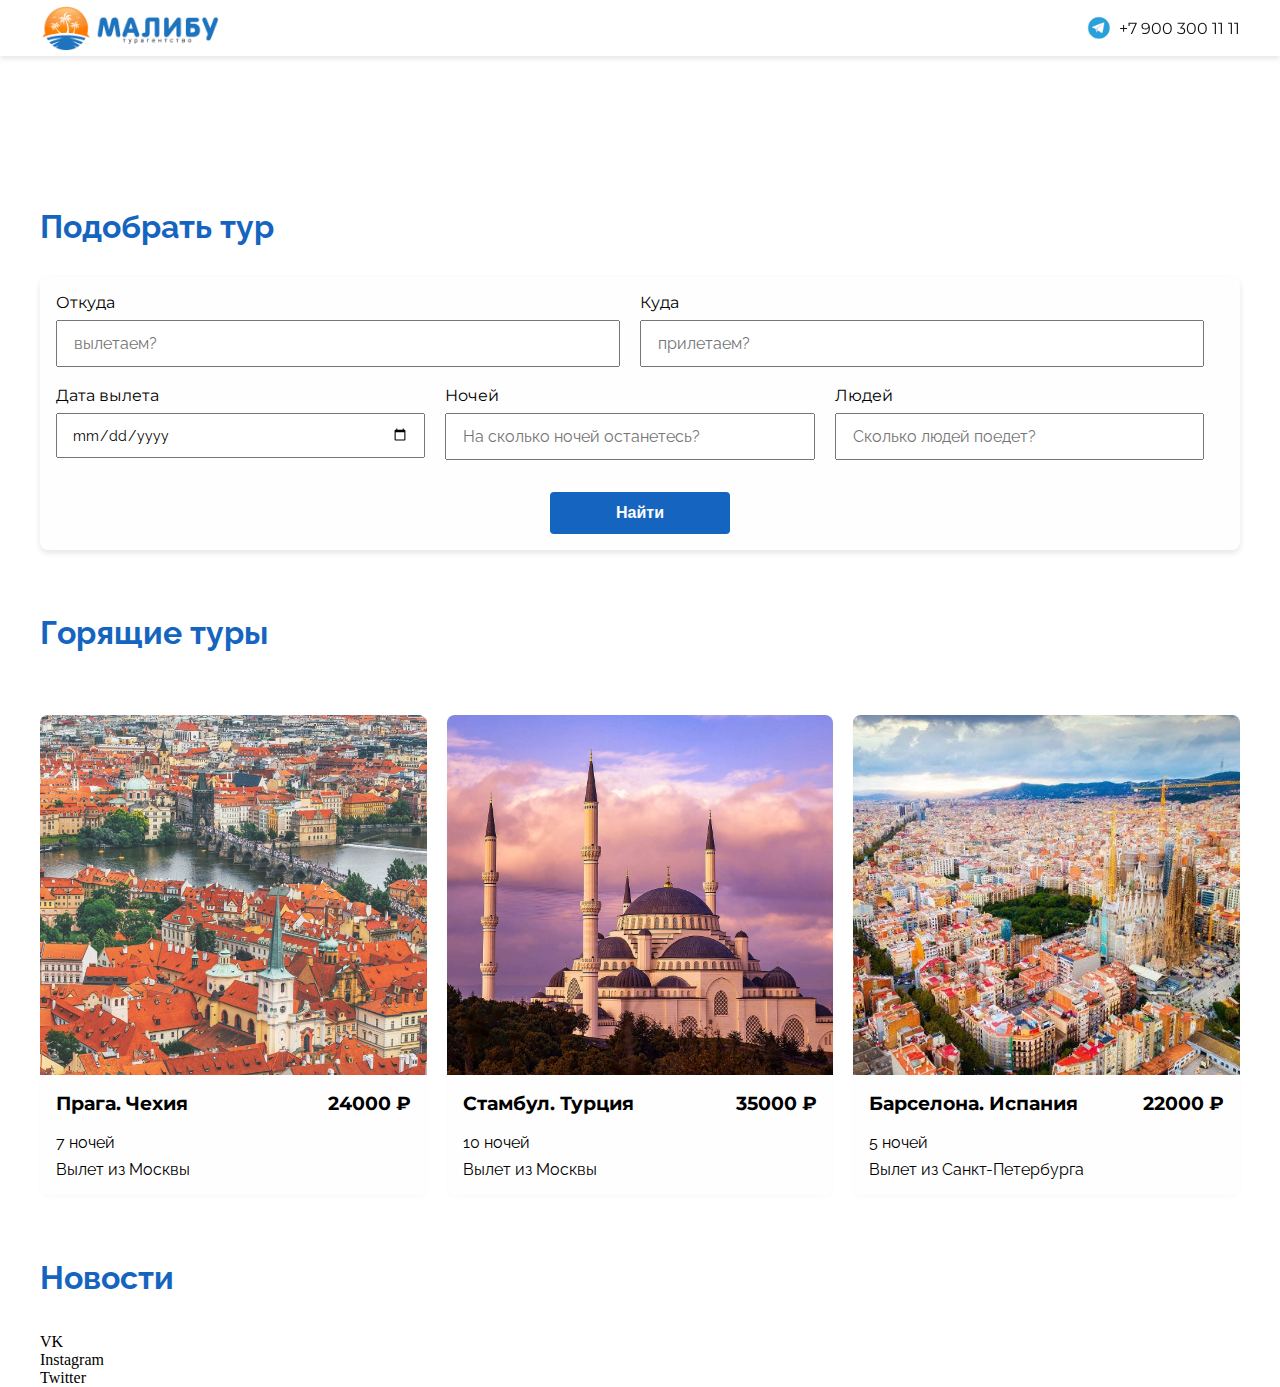
==== index.html @ c61ee5df "init" ====
<!DOCTYPE html>
<html lang="ru">
<head>
    <meta charset="UTF-8">
    <meta http-equiv="X-UA-Compatible" content="IE=edge">
    <meta name="viewport" content="width=device-width, initial-scale=1.0">
    <link rel="stylesheet" href="styles.css">
    <title>Malibu</title>
</head>
<body>
    <div class="page">
        <header class="header">
            <div class="container header__container">
                <div class="logo__container">
                    <a href="/" class="logo__link">
                        <img src="./images/logo.png" alt="Логотип Малибу">
                    </a>
                </div>
                <nav class="navigation">
                    <div class="navigation__contacts">
                        
                        <a href="tg:+79003001111" class="contacts__link">
                            <span class="contacts__icon icon icon--telegram"></span>
                            <span class="contacts__link-text">
                                +7 900 300 11 11
                            </span>
                        </a>
                    </div>
                </nav>
            </div>
        </header>
        <main class="content">
            <div class="menu__wrapper">
                <aside class="menu">
                    <div class="menu__container">
                        <ul class="menu__list">
                            <li class="menu__item"><a href="" class="menu__link">Горящие туры</a></li>
                            <li class="menu__item"><a href="" class="menu__link">Отзывы</a></li>
                            <li class="menu__item"><a href="" class="menu__link">Новости</a></li>
                            <li class="menu__item"><a href="" class="menu__link">Услуги</a></li>
                            <li class="menu__item"><a href="" class="menu__link">Контакты</a></li>
                        </ul>
                    </div>
                </aside>
            </div>
            <div class="container">
                <section class="banner__container">
                    <div class="banner"></div>
                </section>
                <section class="tour">
                    <h2 class="tour__heading heading--2">Подобрать тур</h2>
                    <div class="tour__container">
                        <form class="form tour__form">
                            <div class="row">
                                <div class="row__cell row__cell--half">
                                    <label class="form__label">
                                        <span class="form__input-label">Откуда</span>
                                        <input type="text" class="form__input" name="from" placeholder="вылетаем?">
                                        <small class="form__input-message"></small>
                                    </label>
                                </div>
                                <div class="row__cell row__cell--half">
                                    <label class="form__label row__cell--half">
                                        <span class="form__input-label">Куда</span>
                                        <input type="text" class="form__input" name="to" placeholder="прилетаем?">
                                        <small class="form__input-message"></small>
                                    </label>
                                </div>
                            </div>
                            <div class="row">
                                <div class="row__cell row__cell-third">
                                    <label class="form__label ">
                                        <span class="form__input-label">Дата вылета</span>
                                        <input type="date" name="date" class="form__input">
                                        <small class="form__input-message"></small>
                                    </label>
                                </div>
                                <div class="row__cell row__cell-third">
                                    <label class="form__label ">
                                        <span class="form__input-label">Ночей</span>
                                        <input type="number" name="nights" class="form__input" placeholder="На сколько ночей останетесь?">
                                        <small class="form__input-message"></small>
                                    </label>
                                </div>
                                <div class="row__cell row__cell-third">
                                    <label class="form__label ">
                                        <span class="form__input-label">Людей</span>
                                        <input type="number" name="persons" class="form__input" placeholder="Сколько людей поедет?">
                                        <small class="form__input-message"></small>
                                    </label>
                                </div>
                            </div>
                            <div class="tour__form-sumbit-container row__cell--fill">
                                <button class="button button--primary tour__submit" type="submit">Найти</button>
                            </div>        
                        </form>
                    </div>
                </section>
                <section class="hot-tours">
                    <div class="hot-tours__container">
                        <h2 class="heading--2 hot-tours__heading">Горящие туры</h2>
                        <ul class="hot-tours__list">
                            <article class="hot-tour">
                                <img src="images/hottours/prague.jpg" alt="Прага. Чехия. 7 ночей. 24000 рублей. Вылет из Москвы" class="hot-tour__image">
                                <div class="hot-tour__description">
                                    <h3 class="hot-tour__title">Прага. Чехия</h3>
                                    <small class="hot-tour__text hot-tour__days">7 ночей</small>
                                    <small class="hot-tour__text hot-tour__price">24000</small>
                                    <small class="hot-tour__text hot-tour__from">Вылет из Москвы</small>
                                </div>
                            </article>
                            <article class="hot-tour">
                                <img src="images/hottours/stambul.jpg" alt="Стамбул. Турция. 10 ночей. 35000 рублей. Вылет из Москвы." class="hot-tour__image">
                                <div class="hot-tour__description">
                                    <h3 class="hot-tour__title">Стамбул. Турция</h3>
                                    <small class="hot-tour__text hot-tour__days">10 ночей</small>
                                    <small class="hot-tour__text hot-tour__price">35000</small>
                                    <small class="hot-tour__text hot-tour__from">Вылет из Москвы</small>
                                </div>
                            </article>
                            <article class="hot-tour">
                                <img src="images/hottours/barselona.jpg" alt="Барселона. Испания. 5 ночей. 22000 рублей. Вылет из Санкт-Петербурга." class="hot-tour__image">
                                <div class="hot-tour__description">
                                    <h3 class="hot-tour__title">Барселона. Испания</h3>
                                    <small class="hot-tour__text hot-tour__days">5 ночей</small>
                                    <small class="hot-tour__text hot-tour__price">22000</small>
                                    <small class="hot-tour__text hot-tour__from">Вылет из Санкт-Петербурга</small>
                                </div>
                            </article>
                        </ul>
                        <!-- <article class="hot-tour">
                            <img src="" alt="" class="hot-tour__image">
                            <h3 class="hot-tour__title">Сити-тур в Будапешт. Венгрия</h3>
                            <small class="hot-tour__days">3 ночи</small>
                            <small class="hot-tour__price">15000 рублей</small>
                            <small class="hor-tour__from">Вылет из Москвы</small>
                        </article> -->
                    </div>
                </section>
                <section class="news">
                    <div class="news__container">
                        <h2 class="heading--2">Новости</h2>
                        <article class="news__item">
                            <img src="" alt="" class="news__image">
                            <div class="news__title-container">
                                <h3 class="news__title"></h3>
                            </div>
                        </article>
                    </div>
                </section>
            </div>
        </main>
        <footer class="footer">
            <div class="container">
                <section class="footer__contacts">
    
                </section>
                <section class="footer__socials">
                    <div class="social-link">VK</div>
                    <div class="social-link">Instagram</div>
                    <div class="social-link">Twitter</div>
                </section>
            </div>
        </footer>
    </div>
</body>
</html>
---- styles.css ----
@import url("https://fonts.googleapis.com/css2?family=Montserrat:wght@400;700&family=Raleway:wght@400;700&display=swap");
@import url("./logo.css");
@import url("./header.css");
@import url("./footer.css");
@import url("./menu.css");
@import url("./icon.css");
@import url("./contacts.css");
@import url("./heading.css");
@import url("./form.css");
@import url("./tour.css");
@import url("./hottours.css");
@import url("./button.css");
@import url("./grid.css");

:root {
  --clr-primary-fg: #111;
  --clr-secondary-fg: #1565c0;
  --clr-theme-fg: #1565c0;
  --clr-primary-bg: #1565c0;

  --brd-small: 4px;
  --brd-large: 8px;

  --ffp: "Montserrat", sans-serif;
  --ffs: "Raleway", sans-serif;

  --uni-shadow: 0 3px 6px rgba(0, 0, 0, 0.06), 0 3px 6px rgba(0, 0, 0, 0.05);
}

body {
  margin: 0;
  padding: 0;
}

input[type="date"] {
  font-size: 0.9em;
}

/* Chrome, Safari, Edge, Opera */
input::-webkit-outer-spin-button,
input::-webkit-inner-spin-button {
  -webkit-appearance: none;
  margin: 0;
}

/* Firefox */
input[type="number"] {
  -moz-appearance: textfield;
}

.page {
  display: flex;
  flex-direction: column;
  min-height: 100vh;
}

.container {
  margin: 0 10px;
}

.content {
  flex-grow: 1;
  padding-top: 80px;
  position: relative;
}

@media screen and (min-width: 768px) {
  .container {
    margin: 0 20px;
  }
}

@media screen and (min-width: 1280px) {
  .container {
    margin: 0 auto;
    max-width: 1200px;
  }
}
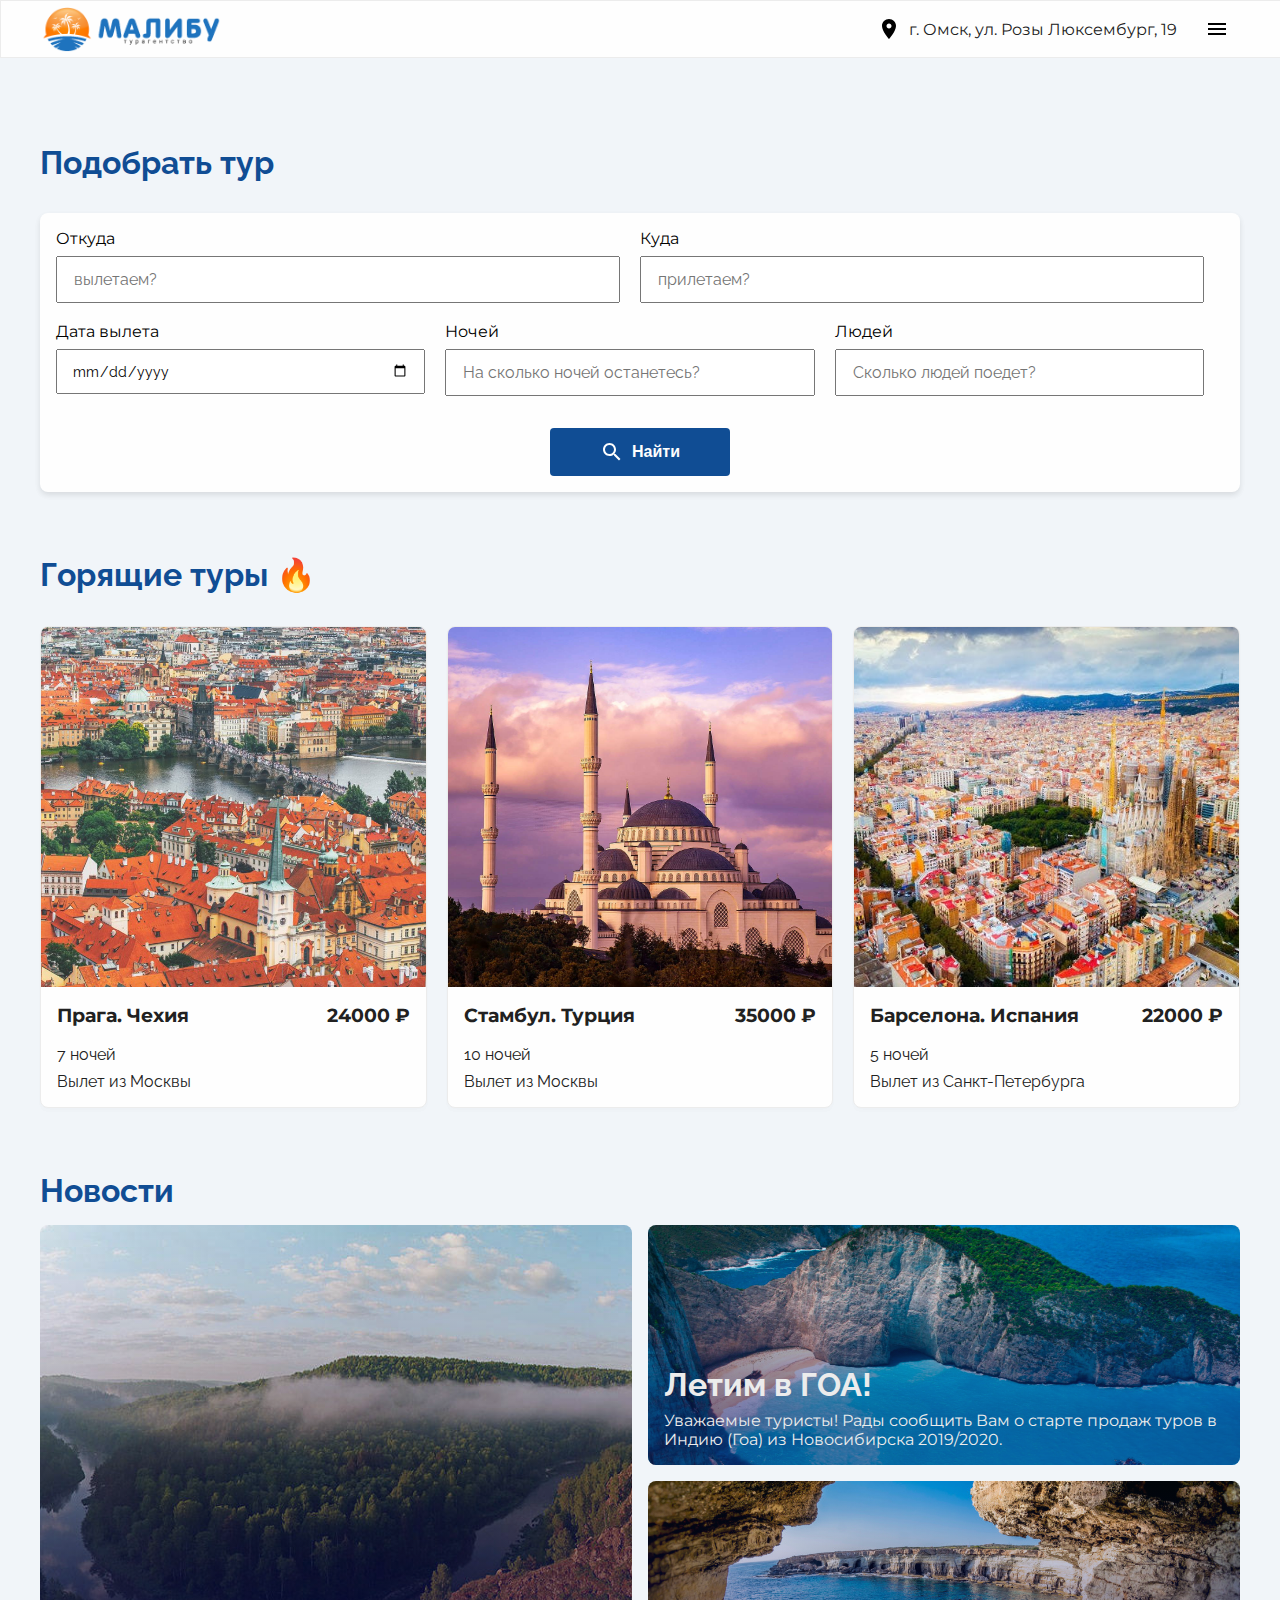
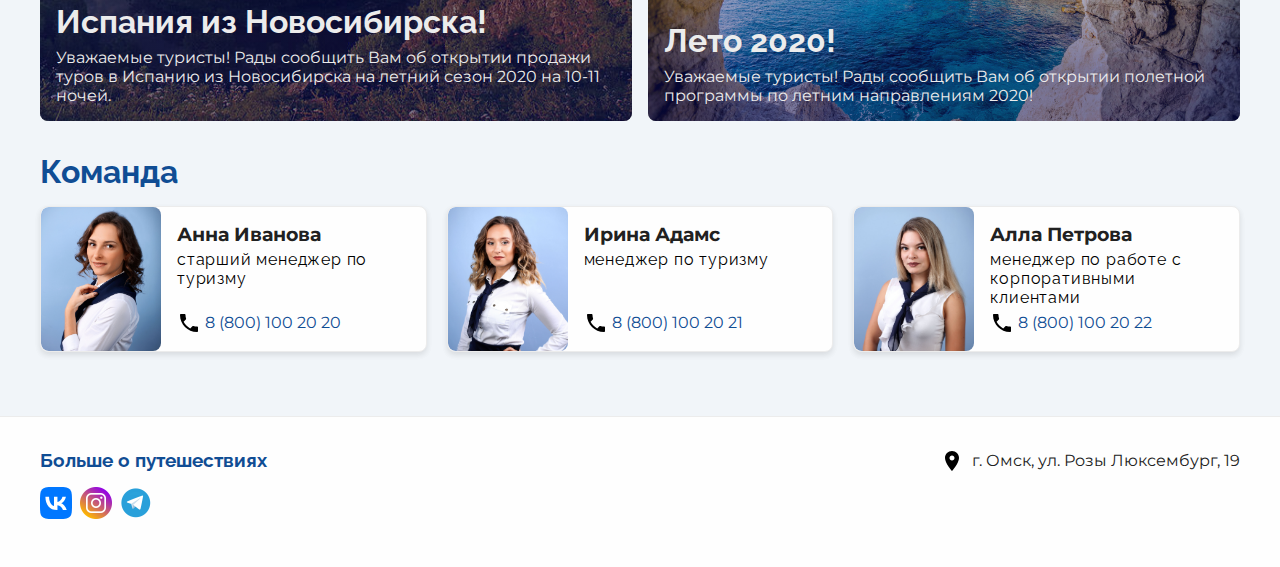
==== commit b6f0da11: "a lot of stuff" ====
--- a/index.html
+++ b/index.html
@@ -1,167 +1,273 @@
 <!DOCTYPE html>
 <html lang="ru">
+
 <head>
-    <meta charset="UTF-8">
-    <meta http-equiv="X-UA-Compatible" content="IE=edge">
-    <meta name="viewport" content="width=device-width, initial-scale=1.0">
-    <link rel="stylesheet" href="styles.css">
-    <title>Malibu</title>
+  <meta charset="UTF-8">
+  <meta http-equiv="X-UA-Compatible" content="IE=edge">
+  <meta name="viewport" content="width=device-width, initial-scale=1.0">
+  <link rel="stylesheet" href="./styles/styles.css">
+  <script defer src="./app.js"></script>
+  <title>Турагенство Malibu</title>
 </head>
+
 <body>
-    <div class="page">
-        <header class="header">
-            <div class="container header__container">
-                <div class="logo__container">
-                    <a href="/" class="logo__link">
-                        <img src="./images/logo.png" alt="Логотип Малибу">
-                    </a>
-                </div>
-                <nav class="navigation">
-                    <div class="navigation__contacts">
-                        
-                        <a href="tg:+79003001111" class="contacts__link">
-                            <span class="contacts__icon icon icon--telegram"></span>
-                            <span class="contacts__link-text">
-                                +7 900 300 11 11
-                            </span>
-                        </a>
-                    </div>
-                </nav>
-            </div>
-        </header>
-        <main class="content">
-            <div class="menu__wrapper">
-                <aside class="menu">
-                    <div class="menu__container">
-                        <ul class="menu__list">
-                            <li class="menu__item"><a href="" class="menu__link">Горящие туры</a></li>
-                            <li class="menu__item"><a href="" class="menu__link">Отзывы</a></li>
-                            <li class="menu__item"><a href="" class="menu__link">Новости</a></li>
-                            <li class="menu__item"><a href="" class="menu__link">Услуги</a></li>
-                            <li class="menu__item"><a href="" class="menu__link">Контакты</a></li>
-                        </ul>
-                    </div>
-                </aside>
-            </div>
-            <div class="container">
-                <section class="banner__container">
-                    <div class="banner"></div>
-                </section>
-                <section class="tour">
-                    <h2 class="tour__heading heading--2">Подобрать тур</h2>
-                    <div class="tour__container">
-                        <form class="form tour__form">
-                            <div class="row">
-                                <div class="row__cell row__cell--half">
-                                    <label class="form__label">
-                                        <span class="form__input-label">Откуда</span>
-                                        <input type="text" class="form__input" name="from" placeholder="вылетаем?">
-                                        <small class="form__input-message"></small>
-                                    </label>
-                                </div>
-                                <div class="row__cell row__cell--half">
-                                    <label class="form__label row__cell--half">
-                                        <span class="form__input-label">Куда</span>
-                                        <input type="text" class="form__input" name="to" placeholder="прилетаем?">
-                                        <small class="form__input-message"></small>
-                                    </label>
-                                </div>
-                            </div>
-                            <div class="row">
-                                <div class="row__cell row__cell-third">
-                                    <label class="form__label ">
-                                        <span class="form__input-label">Дата вылета</span>
-                                        <input type="date" name="date" class="form__input">
-                                        <small class="form__input-message"></small>
-                                    </label>
-                                </div>
-                                <div class="row__cell row__cell-third">
-                                    <label class="form__label ">
-                                        <span class="form__input-label">Ночей</span>
-                                        <input type="number" name="nights" class="form__input" placeholder="На сколько ночей останетесь?">
-                                        <small class="form__input-message"></small>
-                                    </label>
-                                </div>
-                                <div class="row__cell row__cell-third">
-                                    <label class="form__label ">
-                                        <span class="form__input-label">Людей</span>
-                                        <input type="number" name="persons" class="form__input" placeholder="Сколько людей поедет?">
-                                        <small class="form__input-message"></small>
-                                    </label>
-                                </div>
-                            </div>
-                            <div class="tour__form-sumbit-container row__cell--fill">
-                                <button class="button button--primary tour__submit" type="submit">Найти</button>
-                            </div>        
-                        </form>
-                    </div>
-                </section>
-                <section class="hot-tours">
-                    <div class="hot-tours__container">
-                        <h2 class="heading--2 hot-tours__heading">Горящие туры</h2>
-                        <ul class="hot-tours__list">
-                            <article class="hot-tour">
-                                <img src="images/hottours/prague.jpg" alt="Прага. Чехия. 7 ночей. 24000 рублей. Вылет из Москвы" class="hot-tour__image">
-                                <div class="hot-tour__description">
-                                    <h3 class="hot-tour__title">Прага. Чехия</h3>
-                                    <small class="hot-tour__text hot-tour__days">7 ночей</small>
-                                    <small class="hot-tour__text hot-tour__price">24000</small>
-                                    <small class="hot-tour__text hot-tour__from">Вылет из Москвы</small>
-                                </div>
-                            </article>
-                            <article class="hot-tour">
-                                <img src="images/hottours/stambul.jpg" alt="Стамбул. Турция. 10 ночей. 35000 рублей. Вылет из Москвы." class="hot-tour__image">
-                                <div class="hot-tour__description">
-                                    <h3 class="hot-tour__title">Стамбул. Турция</h3>
-                                    <small class="hot-tour__text hot-tour__days">10 ночей</small>
-                                    <small class="hot-tour__text hot-tour__price">35000</small>
-                                    <small class="hot-tour__text hot-tour__from">Вылет из Москвы</small>
-                                </div>
-                            </article>
-                            <article class="hot-tour">
-                                <img src="images/hottours/barselona.jpg" alt="Барселона. Испания. 5 ночей. 22000 рублей. Вылет из Санкт-Петербурга." class="hot-tour__image">
-                                <div class="hot-tour__description">
-                                    <h3 class="hot-tour__title">Барселона. Испания</h3>
-                                    <small class="hot-tour__text hot-tour__days">5 ночей</small>
-                                    <small class="hot-tour__text hot-tour__price">22000</small>
-                                    <small class="hot-tour__text hot-tour__from">Вылет из Санкт-Петербурга</small>
-                                </div>
-                            </article>
-                        </ul>
-                        <!-- <article class="hot-tour">
+  <div class="page">
+    <header class="header">
+      <div class="container header__container">
+        <div class="logo__container">
+          <a href="/" class="logo__link">
+            <img src="./images/logo.png" alt="Логотип Малибу">
+          </a>
+        </div>
+        <nav class="navigation">
+          <div class="navigation__contacts">
+            <a class="contacts__link">
+              <span class="contacts__icon icon icon--telegram"></span>
+              <address class="contacts__link-text">
+                г. Омск, ул. Розы Люксембург, 19
+              </address>
+            </a>
+          </div>
+          <button class="button button--icon-only menu__button" data-nav-menu-toggle>
+            <span class="icon icon--menu"></span>
+          </button>
+        </nav>
+        <div class="menu__wrapper" data-nav-menu-contaner>
+          <aside class="menu">
+            <div class="menu__container">
+              <ul class="menu__list">
+                <li class="menu__item"><a href="#hottours" class="menu__link">Горящие туры</a></li>
+                <li class="menu__item"><a href="" class="menu__link">Отзывы</a></li>
+                <li class="menu__item"><a href="#news" class="menu__link">Новости</a></li>
+                <li class="menu__item"><a href="" class="menu__link">Услуги</a></li>
+                <li class="menu__item"><a href="" class="menu__link">Контакты</a></li>
+              </ul>
+            </div>
+          </aside>
+        </div>
+      </div>
+    </header>
+    <main class="content">
+
+      <div class="container">
+        <section class="banner__container">
+          <div class="banner"></div>
+        </section>
+        <section class="tour">
+          <h2 class="tour__heading heading--2">Подобрать тур</h2>
+          <div class="tour__container">
+            <form class="form tour__form">
+              <div class="row">
+                <div class="row__cell row__cell--half">
+                  <label class="form__label">
+                    <span class="form__input-label">Откуда</span>
+                    <input type="text" class="form__input" name="from" placeholder="вылетаем?">
+                    <small class="form__input-message"></small>
+                  </label>
+                </div>
+                <div class="row__cell row__cell--half">
+                  <label class="form__label row__cell--half">
+                    <span class="form__input-label">Куда</span>
+                    <input type="text" class="form__input" name="to" placeholder="прилетаем?">
+                    <small class="form__input-message"></small>
+                  </label>
+                </div>
+              </div>
+              <div class="row">
+                <div class="row__cell row__cell-third">
+                  <label class="form__label ">
+                    <span class="form__input-label">Дата вылета</span>
+                    <input type="date" name="date" class="form__input">
+                    <small class="form__input-message"></small>
+                  </label>
+                </div>
+                <div class="row__cell row__cell-third">
+                  <label class="form__label ">
+                    <span class="form__input-label">Ночей</span>
+                    <input type="number" name="nights" class="form__input" placeholder="На сколько ночей останетесь?">
+                    <small class="form__input-message"></small>
+                  </label>
+                </div>
+                <div class="row__cell row__cell-third">
+                  <label class="form__label ">
+                    <span class="form__input-label">Людей</span>
+                    <input type="number" name="persons" class="form__input" placeholder="Сколько людей поедет?">
+                    <small class="form__input-message"></small>
+                  </label>
+                </div>
+              </div>
+              <div class="tour__form-sumbit-container row__cell--fill">
+                <button class="button button--primary tour__submit" type="submit">
+                  <span class="button__icon icon icon--search"></span>
+                  <span class="button__text">
+                    Найти
+                  </span>
+                </button>
+              </div>
+            </form>
+          </div>
+        </section>
+        <section class="hot-tours" id="hottours">
+          <div class="hot-tours__container">
+            <h2 class="heading--2 hot-tours__heading">Горящие туры 🔥</h2>
+
+            <ul class="hot-tours__list">
+              <article class="hot-tour">
+                <img src="images/hottours/prague.jpg" alt="Прага. Чехия. 7 ночей. 24000 рублей. Вылет из Москвы"
+                  class="hot-tour__image">
+                <div class="hot-tour__description">
+                  <h3 class="hot-tour__title">Прага. Чехия</h3>
+                  <small class="hot-tour__text hot-tour__days">7 ночей</small>
+                  <small class="hot-tour__text hot-tour__price">24000</small>
+                  <small class="hot-tour__text hot-tour__from">Вылет из Москвы</small>
+                </div>
+              </article>
+              <article class="hot-tour">
+                <img src="images/hottours/stambul.jpg" alt="Стамбул. Турция. 10 ночей. 35000 рублей. Вылет из Москвы."
+                  class="hot-tour__image">
+                <div class="hot-tour__description">
+                  <h3 class="hot-tour__title">Стамбул. Турция</h3>
+                  <small class="hot-tour__text hot-tour__days">10 ночей</small>
+                  <small class="hot-tour__text hot-tour__price">35000</small>
+                  <small class="hot-tour__text hot-tour__from">Вылет из Москвы</small>
+                </div>
+              </article>
+              <article class="hot-tour">
+                <img src="images/hottours/barselona.jpg"
+                  alt="Барселона. Испания. 5 ночей. 22000 рублей. Вылет из Санкт-Петербурга." class="hot-tour__image">
+                <div class="hot-tour__description">
+                  <h3 class="hot-tour__title">Барселона. Испания</h3>
+                  <small class="hot-tour__text hot-tour__days">5 ночей</small>
+                  <small class="hot-tour__text hot-tour__price">22000</small>
+                  <small class="hot-tour__text hot-tour__from">Вылет из Санкт-Петербурга</small>
+                </div>
+              </article>
+            </ul>
+            <!-- <article class="hot-tour">
                             <img src="" alt="" class="hot-tour__image">
                             <h3 class="hot-tour__title">Сити-тур в Будапешт. Венгрия</h3>
                             <small class="hot-tour__days">3 ночи</small>
                             <small class="hot-tour__price">15000 рублей</small>
                             <small class="hor-tour__from">Вылет из Москвы</small>
                         </article> -->
-                    </div>
-                </section>
-                <section class="news">
-                    <div class="news__container">
-                        <h2 class="heading--2">Новости</h2>
-                        <article class="news__item">
-                            <img src="" alt="" class="news__image">
-                            <div class="news__title-container">
-                                <h3 class="news__title"></h3>
-                            </div>
-                        </article>
-                    </div>
-                </section>
-            </div>
-        </main>
-        <footer class="footer">
-            <div class="container">
-                <section class="footer__contacts">
-    
-                </section>
-                <section class="footer__socials">
-                    <div class="social-link">VK</div>
-                    <div class="social-link">Instagram</div>
-                    <div class="social-link">Twitter</div>
-                </section>
-            </div>
-        </footer>
-    </div>
+          </div>
+        </section>
+        <section class="news" id="news">
+          <div class="news__container">
+            <h2 class="heading--2 news__heading">Новости</h2>
+            <a href="" class="news__link news__grid-item--large">
+              <article class="news__item">
+                <img src="./images/news/1371693955_rossiya_novosibirskaya_oblast.jpg"
+                  alt="Новосибирская область, Россия" class="news__image">
+                <div class="news__title-container">
+                  <h3 class="news__title">Испания из Новосибирска!</h3>
+                  <p class="news__text">Уважаемые туристы! Рады сообщить Вам об открытии продажи туров в Испанию из
+                    Новосибирска на летний сезон 2020 на 10-11 ночей.
+                  </p>
+                </div>
+              </article>
+            </a>
+            <a href="" class="news__link news__grid-item">
+              <article class="news__item">
+                <img src="./images/news/navagio-beach-gr.jpg" alt="Пляж" class="news__image">
+                <div class="news__title-container">
+                  <h3 class="news__title">Летим в ГОА!</h3>
+                  <p class="news__text">Уважаемые туристы! Рады сообщить Вам о старте продаж туров в Индию (Гоа) из
+                    Новосибирска 2019/2020.</p>
+                </div>
+              </article>
+            </a>
+            <a href="" class="news__link news__grid-item">
+              <article class="news__item">
+                <img src="./images/news/sea-caves-near-ayia-napa-cyprus.jpg" alt="Пещеры" class="news__image">
+                <div class="news__title-container">
+                  <h3 class="news__title">Лето 2020!
+                  </h3>
+                  <p class="news__text">Уважаемые туристы! Рады сообщить Вам об открытии полетной программы по летним
+                    направлениям 2020! </p>
+                </div>
+              </article>
+            </a>
+          </div>
+        </section>
+
+        <section class="team">
+          <h2 class="heading--2 team__title">Команда</h2>
+          <ul class="team__list">
+            <div class="team__item">
+              <img loading="lazy" src="./images/team/team-1.jpg"
+                alt="Фотография старшего менеджера по туризму Анны Ивановы" class="team__item-img">
+              <div class="team__item-data">
+                <h3 class="team__item-name">Анна Иванова</h3>
+                <span class="team__item-job">старший менеджер по туризму</span>
+                <a href="tel:+78001002020" class="team__item-phone">
+                  <span class="icon icon--phone team__item-phone-icon"></span>
+                  <span class="team__item-phone-number">8 (800) 100 20 20</span>
+                </a>
+              </div>
+            </div>
+            <div class="team__item">
+              <img loading="lazy" src="./images/team/team-2.jpg"
+                alt="Фотография старшего менеджера по туризму Анны Ивановы" class="team__item-img">
+              <div class="team__item-data">
+                <h3 class="team__item-name">Ирина Адамс</h3>
+                <span class="team__item-job">менеджер по туризму</span>
+                <a href="tel:+78001002021" class="team__item-phone">
+                  <span class="icon icon--phone team__item-phone-icon"></span>
+                  <span class="team__item-phone-number">8 (800) 100 20 21</span>
+                </a>
+              </div>
+            </div>
+            <div class="team__item">
+              <img loading="lazy" src="./images/team/team-3.jpg"
+                alt="Фотография старшего менеджера по туризму Анны Ивановы" class="team__item-img">
+              <div class="team__item-data">
+                <h3 class="team__item-name">Алла Петрова</h3>
+                <span class="team__item-job">менеджер по работе с корпоративными клиентами</span>
+                <a href="tel:+78001002022" class="team__item-phone">
+                  <span class="icon icon--phone team__item-phone-icon"></span>
+                  <span class="team__item-phone-number">8 (800) 100 20 22</span>
+                </a>
+              </div>
+            </div>
+          </ul>
+        </section>
+      </div>
+    </main>
+    <footer class="footer">
+      <div class="footer__container container">
+        <section class="footer__socials">
+          <h3 class="heading--3">Больше о путешествиях</h3>
+          <ul class="footer__socials-list">
+            <div class="social-link social-link--vk">
+              <a href="vk.com" class="social-link__anchor">
+
+              </a>
+            </div>
+            <div class="social-link social-link--instagram">
+              <a href="instagram.com" class="social-link__anchor">
+
+              </a>
+            </div>
+            <div class="social-link social-link--telegram">
+              <a href="telegram.com" class="social-link__anchor">
+
+              </a>
+            </div>
+          </ul>
+        </section>
+        <section class="footer__contacts">
+          <a class="contacts__link">
+            <span class="contacts__icon icon icon--telegram"></span>
+            <address class="contacts__link-text">
+              г. Омск, ул. Розы Люксембург, 19
+            </address>
+          </a>
+        </section>
+
+      </div>
+    </footer>
+  </div>
 </body>
+
 </html>--- a/styles/styles.css
+++ b/styles/styles.css
@@ -0,0 +1,119 @@
+@import url('https://fonts.googleapis.com/css2?family=Montserrat:wght@400;700&family=Raleway:wght@400;700&display=swap');
+@import url('./logo.css');
+@import url('./header.css');
+@import url('./navigation.css');
+@import url('./footer.css');
+@import url('./menu.css');
+@import url('./icon.css');
+@import url('./contacts.css');
+@import url('./heading.css');
+@import url('./form.css');
+@import url('./tour.css');
+@import url('./hottours.css');
+@import url('./button.css');
+@import url('./grid.css');
+@import url('./team.css');
+@import url('./news.css');
+
+:root {
+  --clr-primary-fg: #212121;
+  --clr-secondary-fg: rgb(16, 77, 148);
+  --clr-theme-fg: #104d94;
+  --clr-primary-bg: rgb(16, 77, 148);
+
+  --clr-gray-100: #ececec;
+  --clr-gray-300: ;
+  --clr-gray-500: #aaa;
+
+  --brd-small: 4px;
+  --brd-large: 8px;
+
+  --ffp: 'Montserrat', sans-serif;
+  --ffs: 'Raleway', sans-serif;
+
+  --uni-shadow: 0 3px 6px rgba(0, 0, 0, 0.06), 0 3px 6px rgba(0, 0, 0, 0.05);
+  --large-shadow: 0 12px 18px rgba(0, 0, 0, 0.1),
+    0 16px 24px rgba(0, 0, 0, 0.12);
+}
+
+::-webkit-scrollbar-track {
+  background: transparent none;
+  border-radius: 16px;
+}
+::-webkit-scrollbar-thumb {
+  border-radius: 16px;
+  background: var(--clr-gray-500);
+  /* -webkit-box-shadow: inset 0 0 6px $color_accent;
+  box-shadow: inset 0 0 6px $color_accent; */
+}
+::-webkit-scrollbar {
+  height: 4px;
+  width: 4px;
+  border-radius: 16px;
+}
+
+html {
+  -webkit-tap-highlight-color: transparent;
+  scroll-behavior: smooth;
+}
+
+body {
+  margin: 0;
+  padding: 0;
+}
+
+input[type='date'] {
+  font-size: 0.9em;
+}
+
+/* Chrome, Safari, Edge, Opera */
+input::-webkit-outer-spin-button,
+input::-webkit-inner-spin-button {
+  -webkit-appearance: none;
+  margin: 0;
+}
+
+/* Firefox */
+input[type='number'] {
+  -moz-appearance: textfield;
+}
+
+input[type='date'] {
+  width: auto;
+}
+
+h1,
+h2,
+h3 {
+  color: var(--clr-primary-fg);
+}
+
+.page {
+  display: flex;
+  flex-direction: column;
+  min-height: 100vh;
+}
+
+.container {
+  margin: 0 10px;
+}
+
+.content {
+  flex-grow: 1;
+  padding-top: 80px;
+  position: relative;
+  background-color: #104d940f;
+}
+
+@media screen and (min-width: 768px) {
+  .container {
+    margin: 0 20px;
+  }
+}
+
+@media screen and (min-width: 1280px) {
+  .container {
+    margin: 0 auto;
+    max-width: 1200px;
+  }
+}
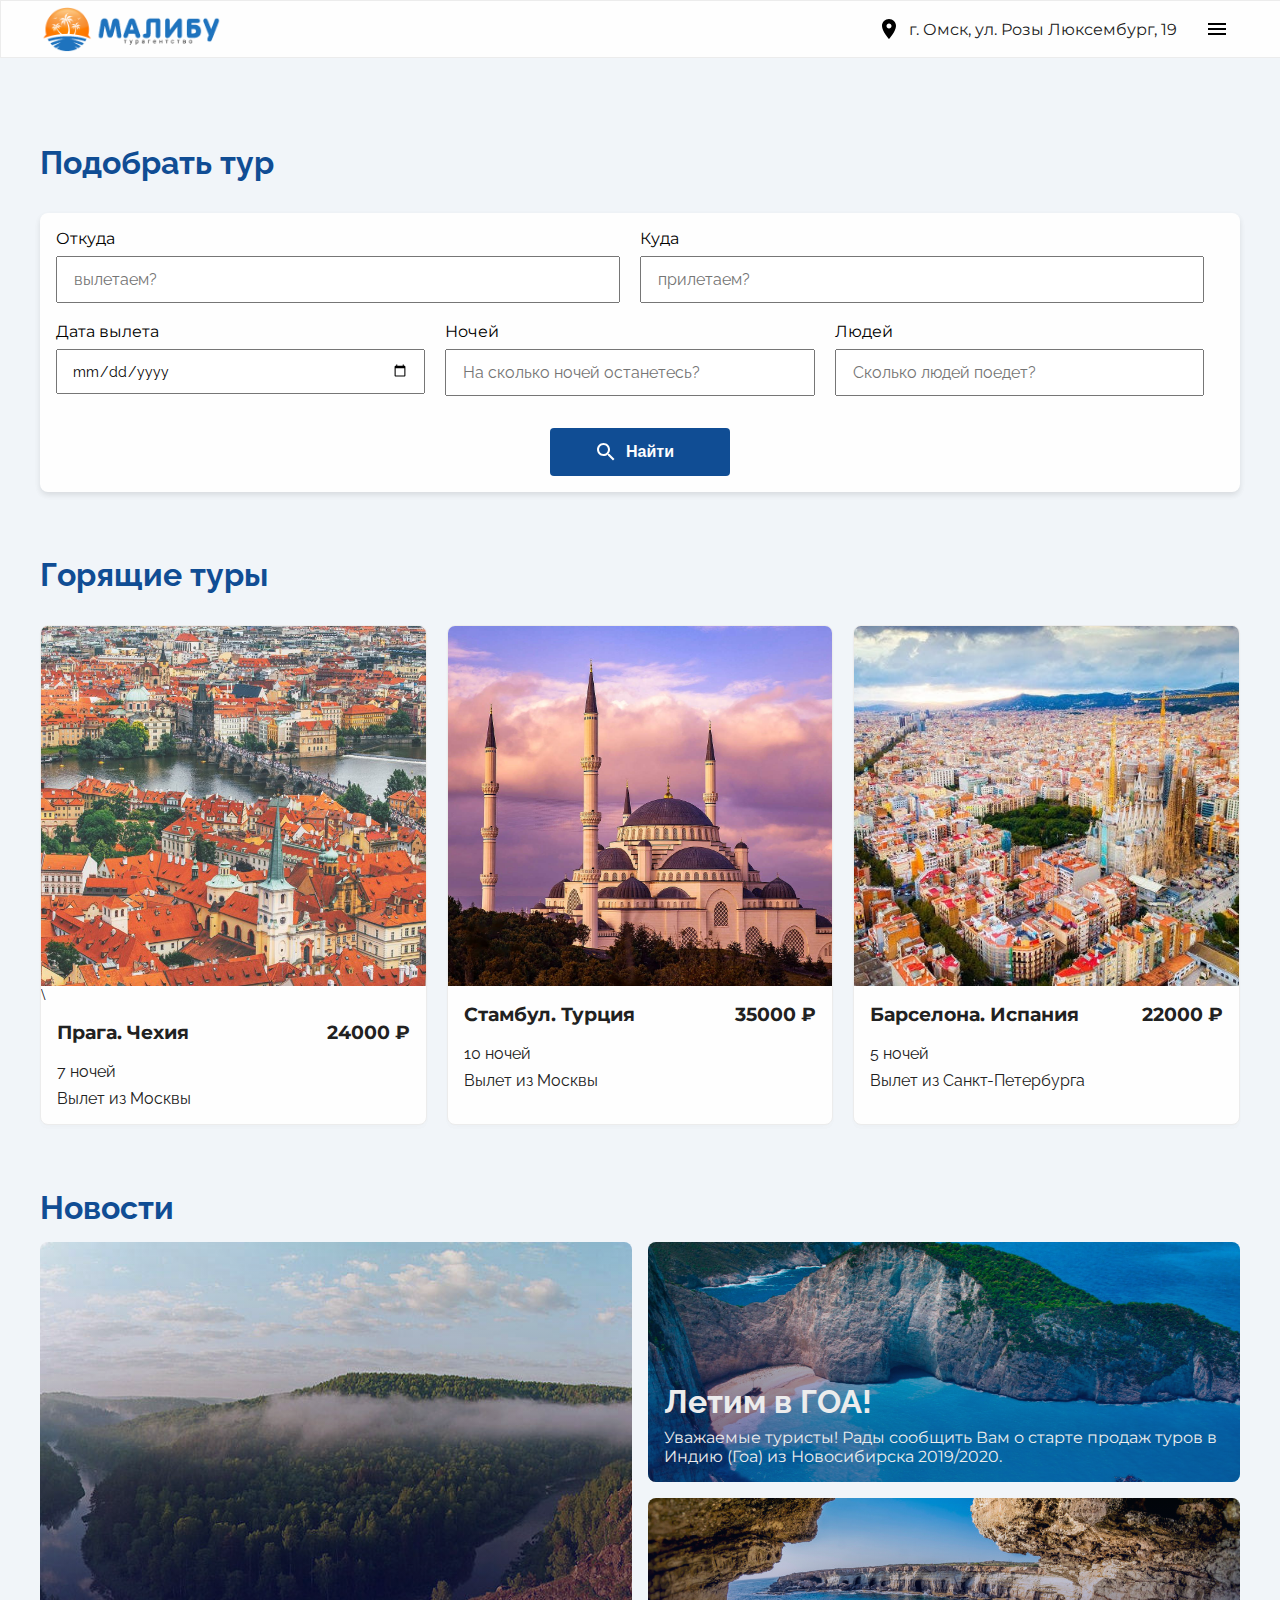
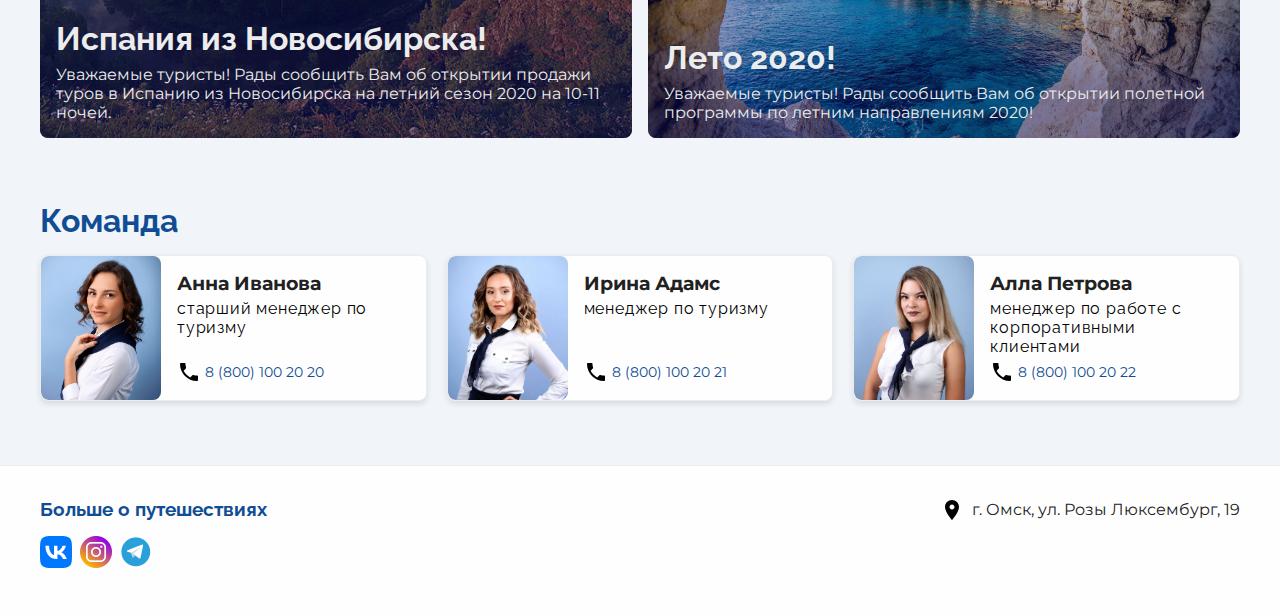
==== commit 1def110c: "reviews" ====
--- a/index.html
+++ b/index.html
@@ -5,7 +5,7 @@
   <meta charset="UTF-8">
   <meta http-equiv="X-UA-Compatible" content="IE=edge">
   <meta name="viewport" content="width=device-width, initial-scale=1.0">
-  <link rel="stylesheet" href="./styles/styles.css">
+  <link rel="stylesheet" href="./pages/index.css">
   <script defer src="./app.js"></script>
   <title>Турагенство Malibu</title>
 </head>
@@ -37,7 +37,7 @@
             <div class="menu__container">
               <ul class="menu__list">
                 <li class="menu__item"><a href="#hottours" class="menu__link">Горящие туры</a></li>
-                <li class="menu__item"><a href="" class="menu__link">Отзывы</a></li>
+                <li class="menu__item"><a href="./reviews.html" class="menu__link">Отзывы</a></li>
                 <li class="menu__item"><a href="#news" class="menu__link">Новости</a></li>
                 <li class="menu__item"><a href="" class="menu__link">Услуги</a></li>
                 <li class="menu__item"><a href="" class="menu__link">Контакты</a></li>
@@ -109,12 +109,12 @@
         </section>
         <section class="hot-tours" id="hottours">
           <div class="hot-tours__container">
-            <h2 class="heading--2 hot-tours__heading">Горящие туры 🔥</h2>
+            <h2 class="heading--2 hot-tours__heading">Горящие туры</h2>
 
             <ul class="hot-tours__list">
               <article class="hot-tour">
                 <img src="images/hottours/prague.jpg" alt="Прага. Чехия. 7 ночей. 24000 рублей. Вылет из Москвы"
-                  class="hot-tour__image">
+                  class="hot-tour__image">\
                 <div class="hot-tour__description">
                   <h3 class="hot-tour__title">Прага. Чехия</h3>
                   <small class="hot-tour__text hot-tour__days">7 ночей</small>
--- a/pages/index.css
+++ b/pages/index.css
@@ -0,0 +1,6 @@
+@import url("../styles/shared.css");
+@import url("../styles/form.css");
+@import url("../styles/tour.css");
+@import url("../styles/hottours.css");
+@import url("../styles/team.css");
+@import url("../styles/news.css");
